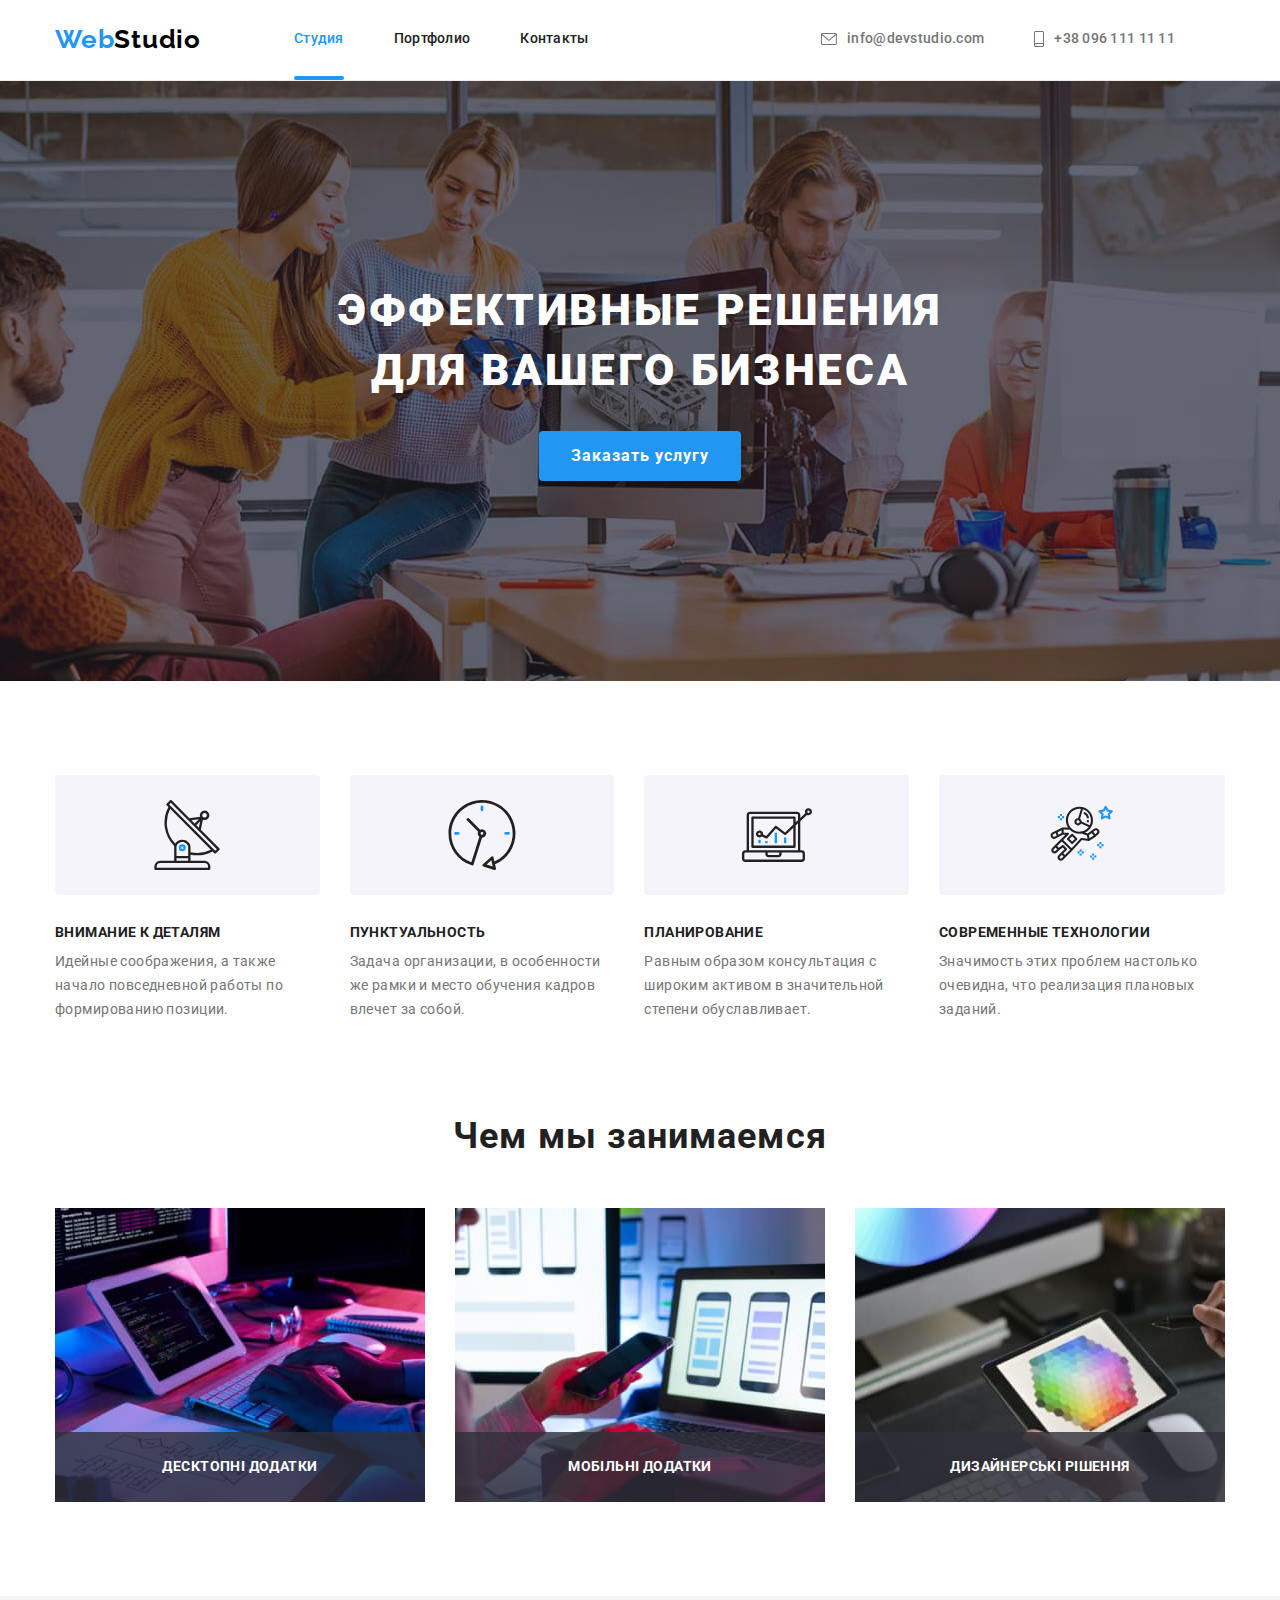
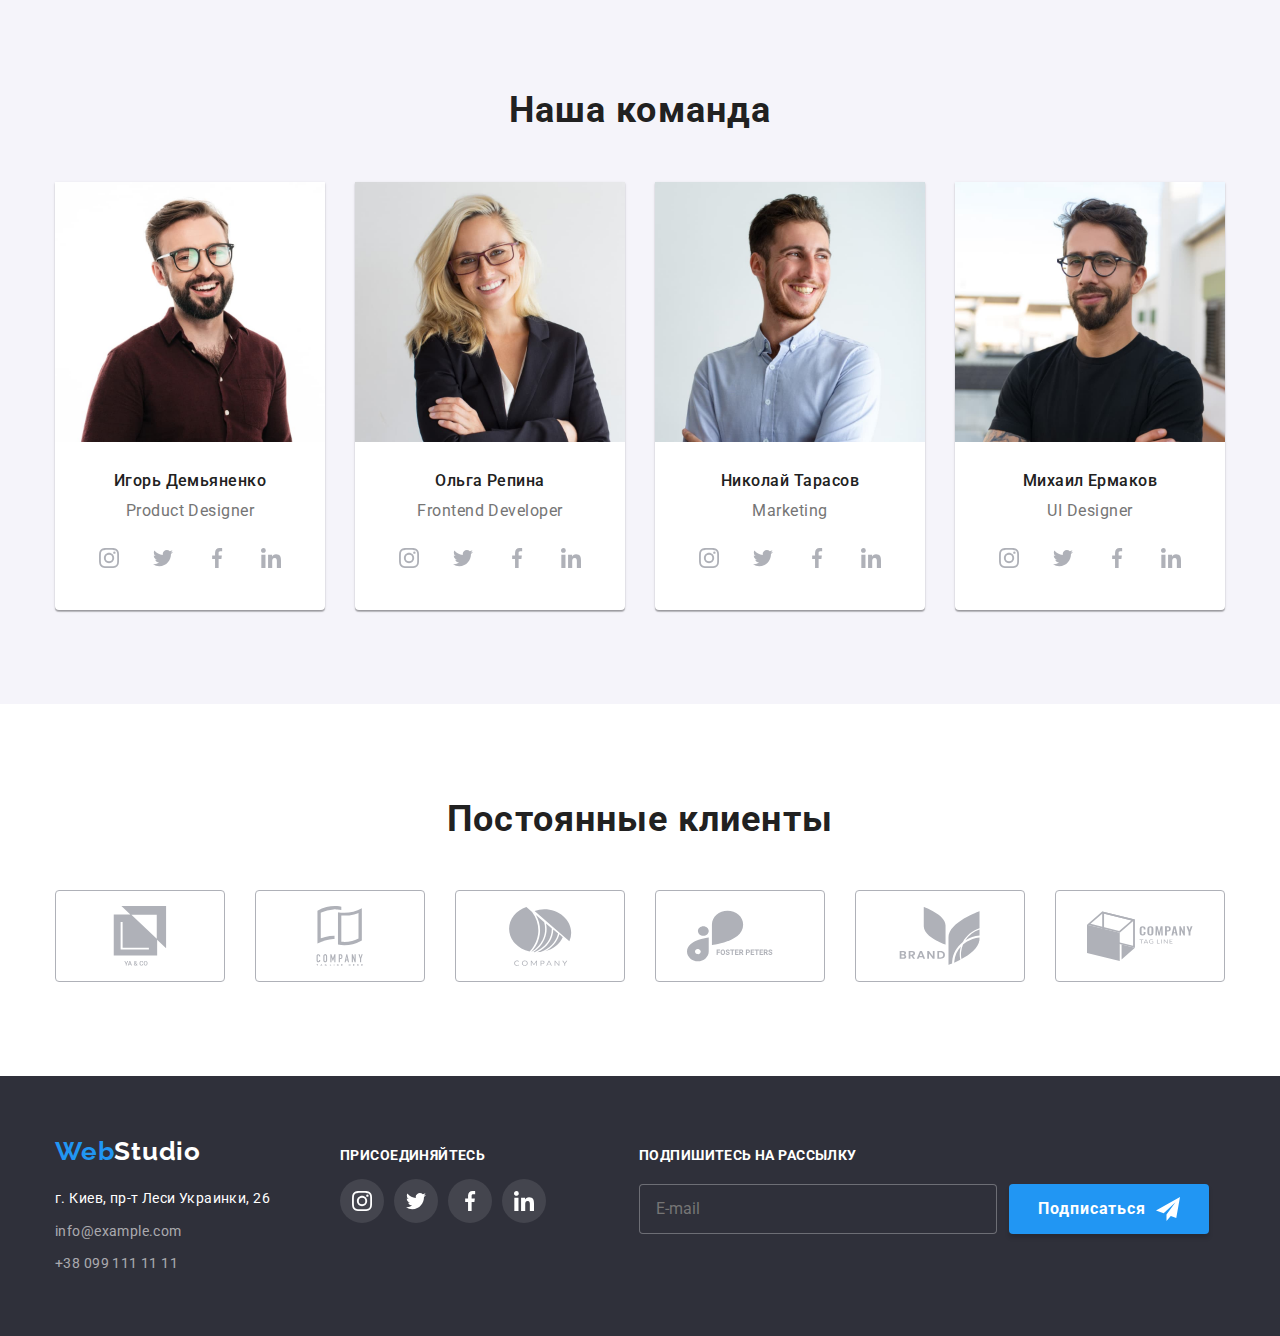
==== index.html @ ef9d7a8d "first commit" ====
<!DOCTYPE html>
<html lang="ru">
  <head>
    <meta charset="UTF-8" />
    <meta http-equiv="X-UA-Compatible" content="IE=edge" />
    <meta name="viewport" content="width=device-width, initial-scale=1.0" />
    <title>webstudio</title>
    <link
      rel="stylesheet"
      href="https://cdn.jsdelivr.net/npm/modern-normalize@1.1.0/modern-normalize.min.css"
    />
    <link rel="preconnect" href="https://fonts.googleapis.com" />
    <link rel="preconnect" href="https://fonts.gstatic.com" crossorigin />
    <link
      href="https://fonts.googleapis.com/css2?family=Raleway:wght@700&family=Roboto:wght@400;500;700;900&display=swap"
      rel="stylesheet"
    />
    <link rel="stylesheet" href="./css/main.min.css" />
  </head>
  <body>
    <!--Header-->
    <header class="page-header">
      <div class="container page-header-container">
        <nav class="page-nav">
          <a class="logo link" href="./index.html"
            >Web<span class="logo__second-part">Studio</span>
          </a>
          <ul class="nav-list list">
            <li class="nav-list__item">
              <a
                class="nav-list__link link nav-list__link_current"
                href="./index.html"
                >Студия</a
              >
            </li>
            <li class="nav-list__item">
              <a class="nav-list__link link" href="./portfolio.html"
                >Портфолио</a
              >
            </li>
            <li class="nav-list__item">
              <a class="nav-list__link link" href="">Контакты</a>
            </li>
          </ul>
        </nav>
        <ul class="list list-contacts-header">
          <li class="contacts-item">
            <a class="contact-mail link" href="mailto:info@devstudio.com">
              <svg class="icon-mail" width="16px" height="12px">
                <use href="./images/icons.svg#email"></use>
              </svg>
              info@devstudio.com</a
            >
          </li>
          <li class="contacts-item">
            <a class="contact-tel link" href="tel:+380961111111">
              <svg class="icon-tel" width="10px" height="16px">
                <use href="./images/icons.svg#phone"></use>
              </svg>
              +38 096 111 11 11</a
            >
          </li>
        </ul>
      </div>
    </header>
    <!--Main content-->
    <main>
      <!--Hero Section-->
      <section class="hero">
        <div class="container">
          <h1 class="hero-title">
            Эффективные решения <br />
            для вашего бизнеса
          </h1>
          <button class="hero-button" type="button" data-modal-open="">
            Заказать услугу
          </button>
        </div>
      </section>

      <!--ADVENTAGES-->
      <section class="section">
        <h2 class="visually-hidden">Our Features</h2>
        <div class="container">
          <ul class="list list-skills">
            <li class="skills-list">
              <div class="skills-icon">
                <svg width="70px" height="70px">
                  <use href="./images/icons.svg#antenna"></use>
                </svg>
              </div>
              <h3 class="skills-title">Внимание к деталям</h3>
              <p class="skills-text">
                Идейные соображения, а также начало повседневной работы по
                формированию позиции.
              </p>
            </li>
            <li class="skills-list">
              <div class="skills-icon">
                <svg width="70px" height="70px">
                  <use href="./images/icons.svg#clock"></use>
                </svg>
              </div>
              <h3 class="skills-title">Пунктуальность</h3>
              <p class="skills-text">
                Задача организации, в особенности же рамки и место обучения
                кадров влечет за собой.
              </p>
            </li>
            <li class="skills-list">
              <div class="skills-icon">
                <svg width="70px" height="70px">
                  <use href="./images/icons.svg#diagram"></use>
                </svg>
              </div>
              <h3 class="skills-title">Планирование</h3>
              <p class="skills-text">
                Равным образом консультация с широким активом в значительной
                степени обуславливает.
              </p>
            </li>
            <li class="skills-list">
              <div class="skills-icon">
                <svg width="70px" height="70px">
                  <use href="./images/icons.svg#astronaut"></use>
                </svg>
              </div>
              <h3 class="skills-title">Современные технологии</h3>
              <p class="skills-text">
                Значимость этих проблем настолько очевидна, что реализация
                плановых заданий.
              </p>
            </li>
          </ul>
        </div>
      </section>
      <!-- SKILLS SECTION-->
      <section class="section skills-section">
        <div class="container">
          <h2 class="work-title">Чем мы занимаемся</h2>
          <ul class="list work-list">
            <li class="skills-list-overlay">
              <img
                src="./images/img1.jpg"
                alt="человек пишет разметку HTML"
                width="370"
              />
              <p class="skills-img-overlay">Десктопні додатки</p>
            </li>
            <li class="skills-list-overlay">
              <img
                src="./images/img2.jpg"
                alt="чертеж телефона на ноутбуке"
                width="370"
              />
              <p class="skills-img-overlay">Мобільні додатки</p>
            </li>
            <li class="skills-list-overlay">
              <img
                src="./images/img3.jpg"
                alt="палитра цветов на планшете"
                width="370"
              />
              <p class="skills-img-overlay">Дизайнерські рішення</p>
            </li>
          </ul>
        </div>
      </section>

      <!-- Our Team-->
      <section class="our-team section">
        <div class="container">
          <h2 class="team-title">Наша команда</h2>
          <ul class="list team-list">
            <li class="team-card">
              <img
                src="./images/photo1.jpg"
                alt="фото игорь демьяненко"
                width="270"
              />
              <div class="name-jobtitle-container">
                <h3 class="name">Игорь Демьяненко</h3>
                <p class="job-title">Product Designer</p>
                <ul class="social-list list">
                  <li class="social-list-item">
                    <a href="" class="social-list-link">
                      <svg class="social-list-icon" width="20px" height="20px">
                        <use href="./images/icons.svg#instagram"></use>
                      </svg>
                    </a>
                  </li>
                  <li class="social-list-item">
                    <a href="" class="social-list-link">
                      <svg class="social-list-icon" width="20px" height="20px">
                        <use href="./images/icons.svg#twitter"></use>
                      </svg>
                    </a>
                  </li>
                  <li class="social-list-item">
                    <a href="" class="social-list-link">
                      <svg class="social-list-icon" width="20px" height="20px">
                        <use href="./images/icons.svg#facebook"></use>
                      </svg>
                    </a>
                  </li>
                  <li class="social-list-item">
                    <a href="" class="social-list-link">
                      <svg class="social-list-icon" width="20px" height="20px">
                        <use href="./images/icons.svg#linkedin"></use>
                      </svg>
                    </a>
                  </li>
                </ul>
              </div>
            </li>
            <li class="team-card">
              <img
                src="./images/photo2.jpg"
                alt="фото ольга репина"
                width="270"
              />
              <div class="name-jobtitle-container">
                <h3 class="name">Ольга Репина</h3>
                <p class="job-title">Frontend Developer</p>
                <ul class="social-list list">
                  <li class="social-list-item">
                    <a href="" class="social-list-link">
                      <svg class="social-list-icon" width="20px" height="20px">
                        <use href="./images/icons.svg#instagram"></use>
                      </svg>
                    </a>
                  </li>
                  <li class="social-list-item">
                    <a href="" class="social-list-link">
                      <svg class="social-list-icon" width="20px" height="20px">
                        <use href="./images/icons.svg#twitter"></use>
                      </svg>
                    </a>
                  </li>
                  <li class="social-list-item">
                    <a href="" class="social-list-link">
                      <svg class="social-list-icon" width="20px" height="20px">
                        <use href="./images/icons.svg#facebook"></use>
                      </svg>
                    </a>
                  </li>
                  <li class="social-list-item">
                    <a href="" class="social-list-link">
                      <svg class="social-list-icon" width="20px" height="20px">
                        <use href="./images/icons.svg#linkedin"></use>
                      </svg>
                    </a>
                  </li>
                </ul>
              </div>
            </li>
            <li class="team-card">
              <img
                src="./images/photo3.jpg"
                alt="фото николай тарасов"
                width="270"
              />
              <div class="name-jobtitle-container">
                <h3 class="name">Николай Тарасов</h3>
                <p class="job-title">Marketing</p>
                <ul class="social-list list">
                  <li class="social-list-item">
                    <a href="" class="social-list-link">
                      <svg class="social-list-icon" width="20px" height="20px">
                        <use href="./images/icons.svg#instagram"></use>
                      </svg>
                    </a>
                  </li>
                  <li class="social-list-item">
                    <a href="" class="social-list-link">
                      <svg class="social-list-icon" width="20px" height="20px">
                        <use href="./images/icons.svg#twitter"></use>
                      </svg>
                    </a>
                  </li>
                  <li class="social-list-item">
                    <a href="" class="social-list-link">
                      <svg class="social-list-icon" width="20px" height="20px">
                        <use href="./images/icons.svg#facebook"></use>
                      </svg>
                    </a>
                  </li>
                  <li class="social-list-item">
                    <a href="" class="social-list-link">
                      <svg class="social-list-icon" width="20px" height="20px">
                        <use href="./images/icons.svg#linkedin"></use>
                      </svg>
                    </a>
                  </li>
                </ul>
              </div>
            </li>
            <li class="team-card">
              <img
                src="./images/photo4.jpg"
                alt="фото михаил ермаков"
                width="270"
              />
              <div class="name-jobtitle-container">
                <h3 class="name">Михаил Ермаков</h3>
                <p class="job-title">UI Designer</p>
                <ul class="social-list list">
                  <li class="social-list-item">
                    <a href="" class="social-list-link">
                      <svg class="social-list-icon" width="20px" height="20px">
                        <use href="./images/icons.svg#instagram"></use>
                      </svg>
                    </a>
                  </li>
                  <li class="social-list-item">
                    <a href="" class="social-list-link">
                      <svg class="social-list-icon" width="20px" height="20px">
                        <use href="./images/icons.svg#twitter"></use>
                      </svg>
                    </a>
                  </li>
                  <li class="social-list-item">
                    <a href="" class="social-list-link">
                      <svg class="social-list-icon" width="20px" height="20px">
                        <use href="./images/icons.svg#facebook"></use>
                      </svg>
                    </a>
                  </li>
                  <li class="social-list-item">
                    <a href="" class="social-list-link">
                      <svg class="social-list-icon" width="20px" height="20px">
                        <use href="./images/icons.svg#linkedin"></use>
                      </svg>
                    </a>
                  </li>
                </ul>
              </div>
            </li>
          </ul>
        </div>
      </section>
      <!-- OUR CLIENT SECTION -->
      <section class="our-client section">
        <div class="container">
          <h2 class="client-title">Постоянные клиенты</h2>
          <ul class="list client-list">
            <li class="list">
              <a href="" class="client-link">
                <svg class="client-icon" width="106px" height="60px">
                  <use href="./images/icons.svg#yaandco"></use>
                </svg>
              </a>
            </li>
            <li class="list">
              <a href="" class="client-link">
                <svg class="client-icon" width="106px" height="60px">
                  <use href="./images/icons.svg#taglinecompany"></use>
                </svg>
              </a>
            </li>
            <li class="list">
              <a href="" class="client-link">
                <svg class="client-icon" width="106px" height="60px">
                  <use href="./images/icons.svg#company"></use>
                </svg>
              </a>
            </li>
            <li class="list">
              <a href="" class="client-link">
                <svg class="client-icon" width="106px" height="60px">
                  <use href="./images/icons.svg#fosterpeters"></use>
                </svg>
              </a>
            </li>
            <li class="list">
              <a href="" class="client-link">
                <svg class="client-icon" width="106px" height="60px">
                  <use href="./images/icons.svg#brand"></use>
                </svg>
              </a>
            </li>
            <li class="list">
              <a href="" class="client-link">
                <svg class="client-icon" width="106px" height="60px">
                  <use href="./images/icons.svg#companytagline"></use>
                </svg>
              </a>
            </li>
          </ul>
        </div>
      </section>
    </main>
    <!--Footer-->
    <footer class="footer">
      <div class="container footer-container">
        <div class="footer-adress">
          <a class="footer-logo link logo" href="./index.html"
            >Web<span class="footer-logo__second-part">Studio</span>
          </a>
          <address class="adress">
            <ul class="adress-list list">
              <li class="adress-list__info">
                <a
                  class="adress-list__map link"
                  href="https://goo.gl/maps/aopTPPwmk2LdjYj96"
                  target="_blank"
                  rel="noreferrer noopener"
                  >г. Киев, пр-т Леси Украинки, 26</a
                >
              </li>
              <li class="adress-list__info">
                <a class="adress-list__mail link" href="mailto:info@example.com"
                  >info@example.com</a
                >
              </li>
              <li class="adress-list__info">
                <a class="adress-list__tel link" href="tel:+380991111111"
                  >+38 099 111 11 11</a
                >
              </li>
            </ul>
          </address>
        </div>
        <div class="social-link-container">
          <p class="social-link-head">Присоединяйтесь</p>
          <ul class="social-list list">
            <li class="social-list__item">
              <a href="" class="social-list-link social-list__link-footer">
                <svg
                  class="social-list-icon social-list-icon-footer"
                  width="20px"
                  height="20px"
                >
                  <use href="./images/icons.svg#instagram"></use>
                </svg>
              </a>
            </li>
            <li class="social-list__item">
              <a href="" class="social-list-link social-list__link-footer">
                <svg
                  class="social-list-icon social-list-icon-footer"
                  width="20px"
                  height="20px"
                >
                  <use href="./images/icons.svg#twitter"></use>
                </svg>
              </a>
            </li>
            <li class="social-list__item">
              <a href="" class="social-list-link social-list__link-footer">
                <svg
                  class="social-list-icon social-list-icon-footer"
                  width="20px"
                  height="20px"
                >
                  <use href="./images/icons.svg#facebook"></use>
                </svg>
              </a>
            </li>
            <li class="social-list__item">
              <a href="" class="social-list-link social-list__link-footer">
                <svg
                  class="social-list-icon social-list-icon-footer"
                  width="20px"
                  height="20px"
                >
                  <use href="./images/icons.svg#linkedin"></use>
                </svg>
              </a>
            </li>
          </ul>
        </div>
        <div class="footer-form">
          <p class="footer-form-desc">Подпишитесь на рассылку</p>
          <form class="footer-form-input">
            <input
              type="email"
              name="user_email"
              class="footer-input"
              placeholder="E-mail"
              required
            />
            <button type="submit" class="footer-btn">
              Подписаться
              <svg class="footer-btn-icon">
                <use href="./images/icons.svg#icon-footer"></use>
              </svg>
            </button>
          </form>
        </div>
      </div>
    </footer>
    <!--MODAL WINDOW-->
    <div class="backdrop is-hidden" data-modal>
      <div class="modal">
        <button type="button" class="modal-close-btn" data-modal-close>
          <svg class="modal-close-icon">
            <use href="./images/icons.svg#modal-close-icon"></use>
          </svg>
        </button>
        <form class="modal-form">
          <p class="modal-desc">Оставьте свои данные, мы вам перезвоним</p>
          <label class="modal-form-field">
            <span class="modal-form-input-desc">Имя</span>
            <span class="modal-form-input-wrapper">
              <input
                type="text"
                name="user_name"
                class="modal-form-input"
                required
                pattern="[а-яА-Яa-zA-Z]+"
                minlength="2"
              />
              <svg class="modal-form-input-icon" width="18px" height="18px">
                <use href="./images/icons.svg#icon-person-input"></use>
              </svg>
            </span>
          </label>
          <label class="modal-form-field">
            <span class="modal-form-input-desc">Телефон</span>
            <span class="modal-form-input-wrapper">
              <input
                type="tel"
                name="user_phone"
                class="modal-form-input"
                required
                pattern="[0-9]{3}-[0-9]{3}-[0-9]{2}-[0-9]{2}"
                title="xxx-xxx-xx-xx"
              />
              <svg class="modal-form-input-icon" width="18px" height="18px">
                <use href="./images/icons.svg#icon-phone-input"></use>
              </svg>
            </span>
          </label>
          <label class="modal-form-field">
            <span class="modal-form-input-desc">Почта</span>
            <span class="modal-form-input-wrapper">
              <input
                type="email"
                name="user_email"
                class="modal-form-input"
                required
              />
              <svg class="modal-form-input-icon" width="18px" height="18px">
                <use href="./images/icons.svg#icon-email-input"></use>
              </svg>
            </span>
          </label>
          <label class="modal-form-field modal-form-field-comment">
            <span class="modal-form-input-desc">Комментарии</span>
            <textarea
              name="user-massage"
              class="modal-form-massage"
              placeholder="Введите текст"
            >
            </textarea>
          </label>

          <label for="user_policy" class="modal-form-check-desc">
            <input
              id="user_policy"
              type="checkbox"
              name="user-policy"
              class="modal-form-check visually-hidden"
            />
            <span class="fake-check-icon"></span>Соглашаюсь с рассылкой и
            принимаю&nbsp;<a class="check-link" href=""
              >Условия договора</a
            ></label
          >
          <button type="submit" class="modal-form-btn">Отправить</button>
        </form>
      </div>
    </div>
    <script src="./js/modal.js"></script>
  </body>
</html>
---- css/main.min.css ----
:root{--primary-font: "Roboto", sans-serif;--secondary-font: "Raleway", sans-serif;--accent-color: #2196F3;--primary-text-color: #212121;--secondary-text-colour: #757575;--primary-text-color-theme-dark: #FFFFFF;--transition-duration: 250ms;--transition-timing-function: cubic-bezier(0.4, 0, 0.2, 1)}.visually-hidden{position:absolute;width:1px;height:1px;margin:-1px;border:0;padding:0;white-space:nowrap;clip-path:inset(100%);clip:rect(0 0 0 0);overflow:hidden}h1,h2,h3,h4,p{margin-top:0;margin-bottom:0}ol,ul{margin:0;padding:0}img{display:block;max-width:100%;height:auto}button{cursor:pointer}.list{list-style:none;padding:0px}.link{text-decoration:none;font-style:normal}body{font-family:var(--primary-font)}.section{padding-top:94px;padding-bottom:94px}.container{width:1200px;margin-left:auto;margin-right:auto;padding-left:15px;padding-right:15px}.backdrop{position:fixed;z-index:100;top:0;left:0;width:100%;height:100%;background-color:rgba(0,0,0,.2);transition:opacity var(--transition-duration) var(--transition-timing-function),visibility var(--transition-duration) var(--transition-timing-function)}.backdrop.is-hidden{opacity:0;visibility:hidden;pointer-events:none}.modal{width:528px;height:581px;background-color:var(--primary-text-color-theme-dark);position:absolute;top:50%;left:50%;transform:translate(-50%, -50%);padding:40px}.modal-close-icon{width:18px;height:18px}.modal-close-btn{width:30px;height:30px;border-radius:50%;background:var(--primary-text-color-theme-dark);border:1px solid rgba(0,0,0,.1);padding:0;display:flex;justify-content:center;align-items:center;position:absolute;top:10px;right:10px;transition:fill var(--transition-duration) var(--transition-timing-function)}.modal-close-btn:hover,.modal-close-btn:focus{fill:var(--accent-color)}.modal-desc{font-family:"Roboto";font-style:normal;font-weight:700;font-size:20px;line-height:23px;text-align:center;letter-spacing:.03em;color:#212121;margin-bottom:12px}.modal-form{flex-direction:column;display:flex}.modal-form-input{width:100%;border:1px solid rgba(33,33,33,.2);border-radius:4px;height:40px;padding-left:42px;transition:border-color var(--transition-duration) var(--transition-timing-function)}.modal-form-input:focus{outline:none;border-color:var(--accent-color)}.modal-form-input-desc{font-family:"Roboto";font-style:normal;font-weight:400;font-size:12px;line-height:1.16;letter-spacing:.01em;color:#757575;display:block;margin-bottom:4px}.modal-form-field{margin-bottom:10px;transition:border-color var(--transition-duration) var(--transition-timing-function)}.modal-form-input-wrapper{position:relative;display:block}.modal-form-input-icon{position:absolute;top:50%;left:12px;transform:translate(0, -50%);transition:fill var(--transition-duration) var(--transition-timing-function)}.modal-form-input:focus+.modal-form-input-icon{fill:var(--accent-color)}.modal-form-massage{resize:none;width:100%;height:120px;border:1px solid rgba(33,33,33,.2);border-radius:4px;padding:12px 16px;transition:border-color var(--transition-duration) var(--transition-timing-function);outline:none;display:block}.modal-form-massage:focus{border-color:var(--accent-color)}.modal-form-massage::placeholder{font-family:"Roboto";font-style:normal;font-weight:400;font-size:12px;line-height:1.16;letter-spacing:.01em;color:rgba(117,117,117,.5)}.fake-check-icon{display:block;width:16px;height:15px;border:1px solid #000;border-radius:2px;margin-right:7px}.modal-form-check:checked+.fake-check-icon{background-color:var(--accent-color);background-image:url(../images/vector.svg);background-repeat:no-repeat;background-position:50% 50%;border-color:var(--accent-color)}.modal-form-check:focus+.fake-check-icon{outline:2px solid var(--accent-color)}.modal-form-check-desc{display:flex;align-items:center;justify-content:center;font-family:"Roboto";font-style:normal;font-weight:400;font-size:14px;line-height:1.71;letter-spacing:.03em;color:var(--secondary-text-colour);margin-bottom:30px}.modal-form-btn{background:var(--accent-color);border-radius:4px;font-family:"Roboto";font-style:normal;font-weight:700;font-size:16px;line-height:1.87;letter-spacing:.06em;color:var(--primary-text-color-theme-dark);align-self:center;padding:10px 52px;border:none;transition:background-color var(--transition-duration) var(--transition-timing-function),box-shadow var(--transition-duration) var(--transition-timing-function)}.modal-form-btn:hover,.modal-form-btn:focus{background:#188ce8;box-shadow:0px 4px 4px rgba(0,0,0,.15)}.check-link{transition:color var(--transition-duration) var(--transition-timing-function)}.check-link:hover,.check-link:focus{color:var(--accent-color)}.modal-form-field-comment{margin-bottom:20px}.page-header-container{display:flex;align-items:center}.page-nav{display:flex}.nav-list{display:flex;align-items:center;padding:0}.list-contacts{display:flex;align-items:center;padding:0}.logo{margin-right:93px}.nav-list__item:not(:last-child){margin-right:50px}.list-contacts-header{display:flex;justify-content:center;margin-left:auto}.contacts-item{margin-right:50px}.page-header{padding-top:24px;padding-bottom:25px;border-bottom:1px solid #ececec}.icon-mail,.icon-tel{margin-right:10px;fill:currentColor}.nav-list__link{position:relative;display:block;font-weight:500;font-size:14px;line-height:1.14;letter-spacing:.02em;color:var(--primary-text-color);transition:color var(--transition-duration) var(--transition-timing-function)}.nav-list__link:hover,.nav-list__link:focus{color:var(--accent-color)}.logo{font-family:var(--secondary-font);font-weight:700;font-size:26px;line-height:1.19;letter-spacing:.03em;color:var(--accent-color)}.logo__second-part{color:#000}.contact-mail{font-weight:500;font-size:14px;line-height:1.14;letter-spacing:.02em;color:var(--secondary-text-colour);display:flex;justify-content:center;align-items:center;transition:color var(--transition-duration) var(--transition-timing-function)}.contact-mail:hover,.contact-mail:focus{color:var(--accent-color)}.contact-tel{font-weight:500;font-size:14px;line-height:1.14;letter-spacing:.02em;color:var(--secondary-text-colour);display:flex;justify-content:center;align-items:center;transition:color var(--transition-duration) var(--transition-timing-function)}.contact-tel:hover,.contact-tel:focus{color:var(--accent-color)}.nav-list__link_current{color:var(--accent-color)}.nav-list__link_current:after{content:"";position:absolute;left:0;bottom:-33px;width:100%;height:4px;background-color:var(--accent-color);border-radius:2px;transition:background-color var(--transition-duration) var(--transition-timing-function)}.hero-title{font-weight:900;font-size:44px;line-height:1.36;letter-spacing:.06em;text-transform:uppercase;color:var(--primary-text-color-theme-dark);text-align:center;margin-bottom:30px}.hero{background-color:#2f303a;padding-top:200px;padding-bottom:200px;text-align:center;background-image:linear-gradient(rgba(47, 48, 58, 0.4), rgba(47, 48, 58, 0.4)),url("../images/hero/bg.jpg");background-size:cover;background-position:50% 50%;background-repeat:no-repeat;max-width:1600px;margin-left:auto;margin-right:auto}.hero-button{font-weight:700;font-size:16px;line-height:1.87;letter-spacing:.06em;color:var(--primary-text-color-theme-dark);background-color:var(--accent-color);cursor:pointer;border:none;border-radius:4px;padding-top:10px;padding-right:32px;padding-bottom:10px;padding-left:32px;background:#2196f3;box-shadow:0px 4px 4px rgba(0,0,0,.15);transition:background-color var(--transition-duration) var(--transition-timing-function),box-shadow var(--transition-duration) var(--transition-timing-function)}.hero-button:hover,.hero-button:focus{background:#188ce8;box-shadow:0px 4px 4px rgba(0,0,0,.15)}.button:hover,.button:focus{color:var(--primary-text-color-theme-dark);background:var(--accent-color)}.skills-title{font-weight:700;font-size:14px;line-height:1.14;letter-spacing:.03em;text-transform:uppercase;color:var(--primary-text-color)}.skills-text{font-size:14px;line-height:1.71;letter-spacing:.03em;color:var(--secondary-text-colour)}.list-skills{display:flex;padding-left:0}.skills-title{margin-bottom:10px}.skills-list:not(:last-child){margin-right:30px;flex-basis:calc((100% - 90px)/2)}.skills-icon{background:#f5f4fa;border-radius:4px;height:120px;display:flex;justify-content:center;align-items:center;margin-bottom:30px}.work-title{font-weight:700;font-size:36px;line-height:1.16;letter-spacing:.03em;color:var(--primary-text-color);margin-bottom:50px;text-align:center}.work-list{display:flex;flex-wrap:wrap;gap:30px}.skills-img-overlay{background:rgba(47,48,58,.8);font-weight:700;font-size:14px;line-height:1.14;letter-spacing:.03em;text-transform:uppercase;color:#fff;position:absolute;bottom:0%;left:0;width:100%;height:70px;display:flex;justify-content:center;align-items:center}.skills-list-overlay{position:relative}.skills-section{padding-top:0px}.our-team{background-color:#f5f4fa}.team-list{display:flex;flex-wrap:wrap;gap:30px}.team-card{box-shadow:0px 1px 3px rgba(0,0,0,.12),0px 1px 1px rgba(0,0,0,.14),0px 2px 1px rgba(0,0,0,.2);border-radius:0px 0px 4px 4px;background-color:#fff}.team-title{font-weight:700;font-size:36px;line-height:1.16;letter-spacing:.03em;color:var(--primary-text-color);text-align:center;margin-bottom:50px}.name-jobtitle-container{text-align:center;padding-top:30px;padding-bottom:30px}.name{font-weight:500;font-size:16px;line-height:1.18;letter-spacing:.03em;color:var(--primary-text-color)}.job-title{font-size:16px;line-height:19px;letter-spacing:.03em;color:var(--secondary-text-colour);margin-top:10px}.social-list-link{width:44px;height:44px;border-radius:50%;background-color:#fff;display:flex;justify-content:center;align-items:center;transition:fill var(--transition-duration) var(--transition-timing-function),background-color var(--transition-duration) var(--transition-timing-function)}.social-list-link:hover,.social-list-link:focus{background-color:var(--accent-color)}.social-list{display:flex;justify-content:center;gap:10px;margin-top:16px}.social-list-icon{fill:#afb1b8;transition:fill var(--transition-duration) var(--transition-timing-function)}.social-list-link:hover .social-list-icon,.social-list-link:focus .social-list-icon{fill:var(--primary-text-color-theme-dark)}.client-title{font-family:"Roboto";font-style:normal;font-weight:700;font-size:36px;line-height:42px;text-align:center;letter-spacing:.03em;color:#212121;margin-bottom:50px}.client-list{display:flex;justify-content:center;align-items:center;gap:30px}.client-link{display:flex;width:170px;height:92px;justify-content:center;align-items:center;border:1px solid;border-radius:4px;border-color:#afb1b8;transition:color var(--transition-duration) var(--transition-timing-function),border var(--transition-duration) var(--transition-timing-function)}.client-link:hover,.client-link:focus{border:1px solid var(--accent-color)}.client-icon{fill:#afb1b8;transition:fill var(--transition-duration) var(--transition-timing-function)}.client-link:hover .client-icon,.client-link:focus .client-icon{fill:var(--accent-color)}.footer-logo__second-part{color:var(--primary-text-color-theme-dark)}.footer-logo{margin-bottom:20px;display:block;margin-right:0px}.footer{background-color:#2f303a;padding-top:60px;padding-bottom:60px}.adress-list__info:not(:last-child){margin-bottom:9px}.adress-list__map{font-size:14px;line-height:1.71;letter-spacing:.03em;color:var(--primary-text-color-theme-dark)}.adress-list__mail,.adress-list__tel{font-size:14px;line-height:1.71;letter-spacing:.03em;color:rgba(255,255,255,.6)}.adress-list__mail{transition:color var(--transition-duration) var(--transition-timing-function)}.adress-list__mail:hover{color:var(--primary-text-color-theme-dark)}.adress-list__tel{transition:color var(--transition-duration) var(--transition-timing-function)}.adress-list__tel:hover{color:var(--primary-text-color-theme-dark)}.social-list__link-footer{background-color:rgba(255,255,255,.1)}.social-list-icon-footer{fill:#fff}.footer-container{display:flex;align-items:baseline}.social-link-head{font-family:"Roboto";font-style:normal;font-weight:700;font-size:14px;line-height:16px;letter-spacing:.03em;text-transform:uppercase;color:#fff}.social-link-container{margin-left:70px}.footer-form{margin-left:93px}.footer-form-input{display:flex;gap:12px}.footer-form-desc{font-family:"Roboto";font-style:normal;font-weight:700;font-size:14px;line-height:1.14;letter-spacing:.03em;text-transform:uppercase;color:var(--primary-text-color-theme-dark);margin-bottom:20px}.footer-input{background-color:#2f303a;width:358px;height:50px;border-radius:4px;border:1px solid rgba(255,255,255,.3);padding-left:16px;color:var(--primary-text-color-theme-dark)}.footer-input:focus{border-color:var(--accent-color);outline:none}.footer-btn{background-color:var(--accent-color);border-radius:4px;width:200px;height:50px;border:none;font-family:"Roboto";font-style:normal;font-weight:700;font-size:16px;line-height:1.87;letter-spacing:.06em;color:var(--primary-text-color-theme-dark);display:flex;justify-content:center;align-items:center;box-shadow:0px 4px 4px rgba(0,0,0,.15)}.footer-btn-icon{width:24px;height:24px;margin-left:10px}.filtr-list-item{display:flex;justify-content:center;margin-bottom:50px}.filtr-list-button:not(:last-child){margin-right:8px}.filtr-button{border-radius:4px;padding-top:6px;padding-right:22px;padding-bottom:6px;padding-left:22px;border:none;font-family:"Roboto";font-style:normal;font-weight:500;font-size:16px;line-height:1.6;text-align:center;letter-spacing:.03em;color:#212121;background:#f5f4fa;transition:box-shadow var(--transition-duration) var(--transition-timing-function),color var(--transition-duration) var(--transition-timing-function),background-color var(--transition-duration) var(--transition-timing-function)}.filtr-button:hover,.filtr-button:focus{box-shadow:0px 3px 1px rgba(0,0,0,.1),0px 1px 2px rgba(0,0,0,.08),0px 2px 2px rgba(0,0,0,.12)}.projects-list{display:flex;flex-wrap:wrap;gap:30px;justify-content:center}.projects-name{padding-top:20px;border-left:1px solid #eee;border-right:1px solid #eee;border-bottom:1px solid #eee;padding-bottom:20px;padding-right:24px;padding-left:24px}.project-item{font-weight:700;font-size:18px;line-height:2;letter-spacing:.06em;color:var(--primary-text-color);margin-bottom:4px}.project-text{font-size:16px;line-height:1.8;letter-spacing:.03em;color:var(--secondary-text-colour)}.project-link{display:block;transition:box-shadow var(--transition-duration) var(--transition-timing-function)}.project-link:hover,.project-link:focus{box-shadow:0px 1px 1px rgba(0,0,0,.12),0px 4px 4px rgba(0,0,0,.06),1px 4px 6px rgba(0,0,0,.16)}.project-link-overlay{position:relative;overflow:hidden}.overlay{background:rgba(33,150,243,.9);position:absolute;left:0;top:0;font-size:18px;line-height:1.55;letter-spacing:.03em;color:var(--primary-text-color-theme-dark);height:100%;width:100%;padding:63px 24px;transform:translate(0, 100%);transition:transform var(--transition-duration) var(--transition-timing-function)}.project-link:hover .overlay,.project-link:focus .overlay{transform:translate(0, 0)}/*# sourceMappingURL=main.min.css.map */
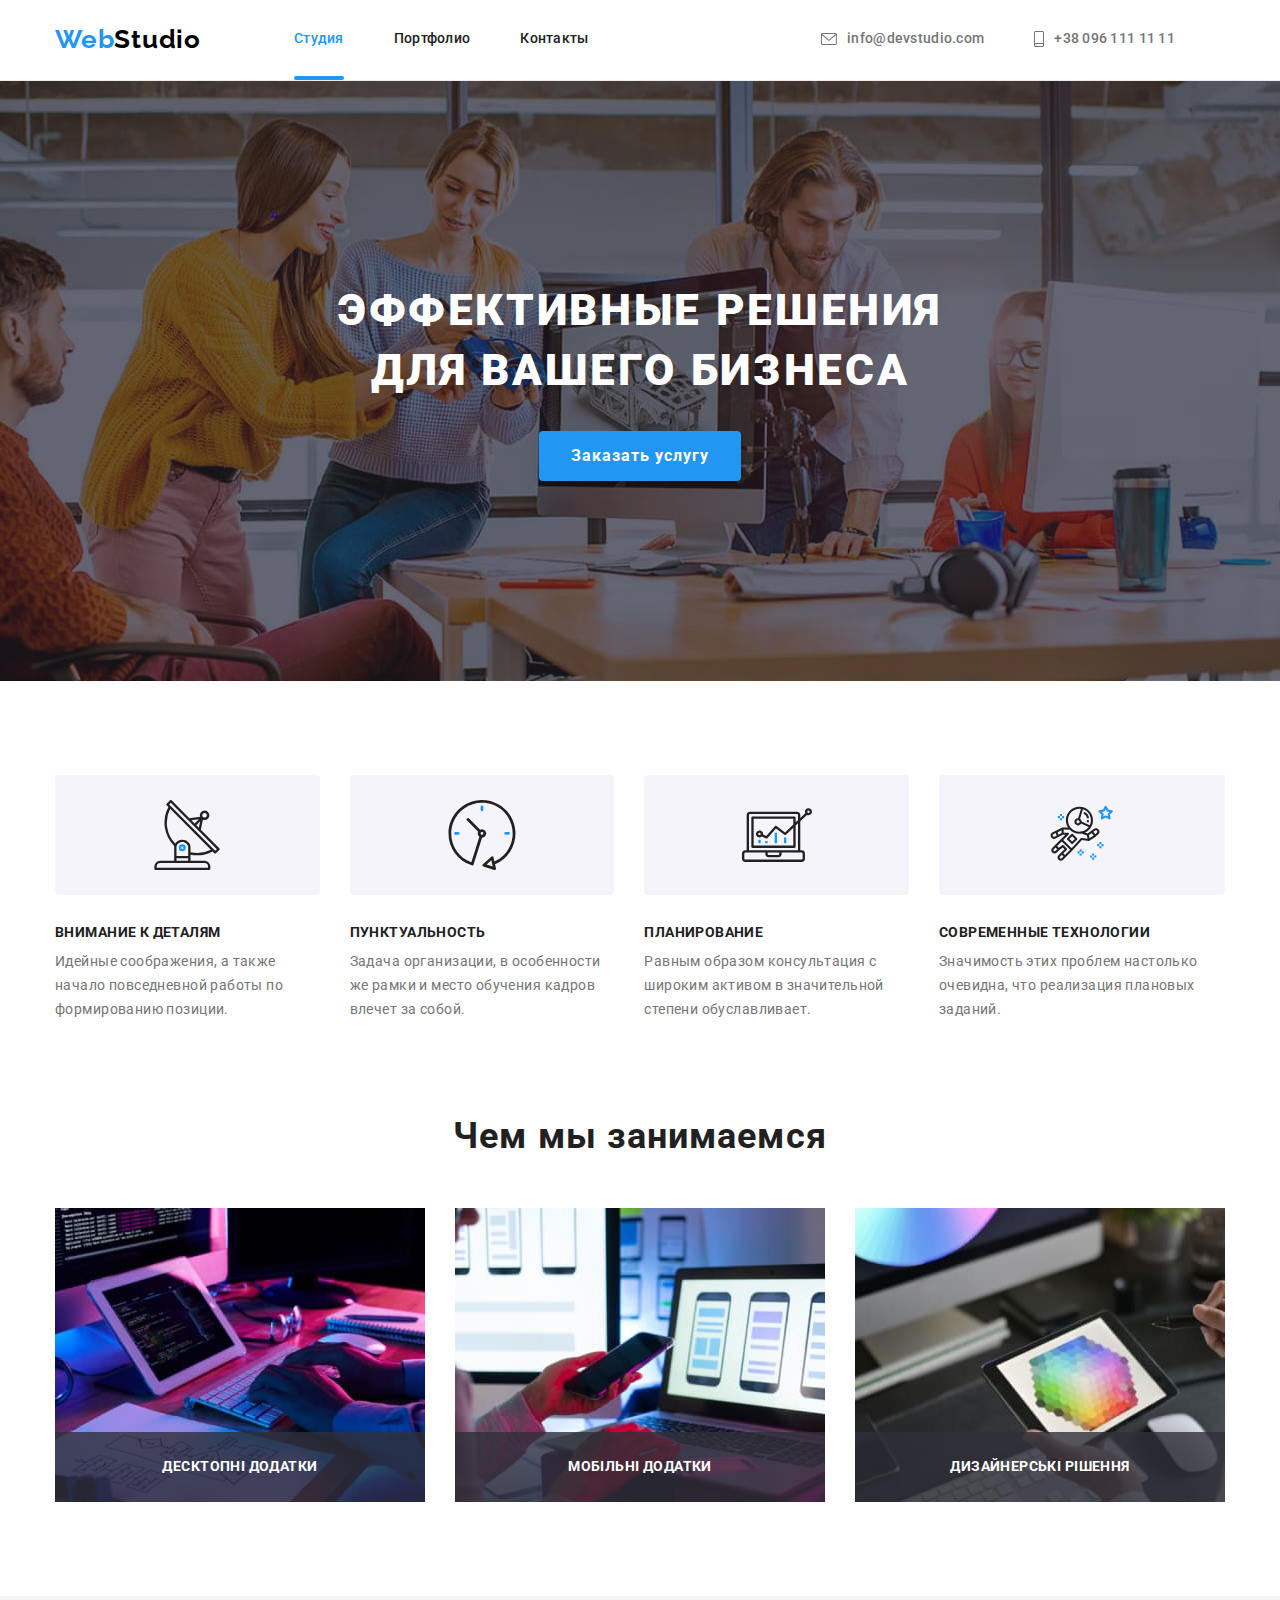
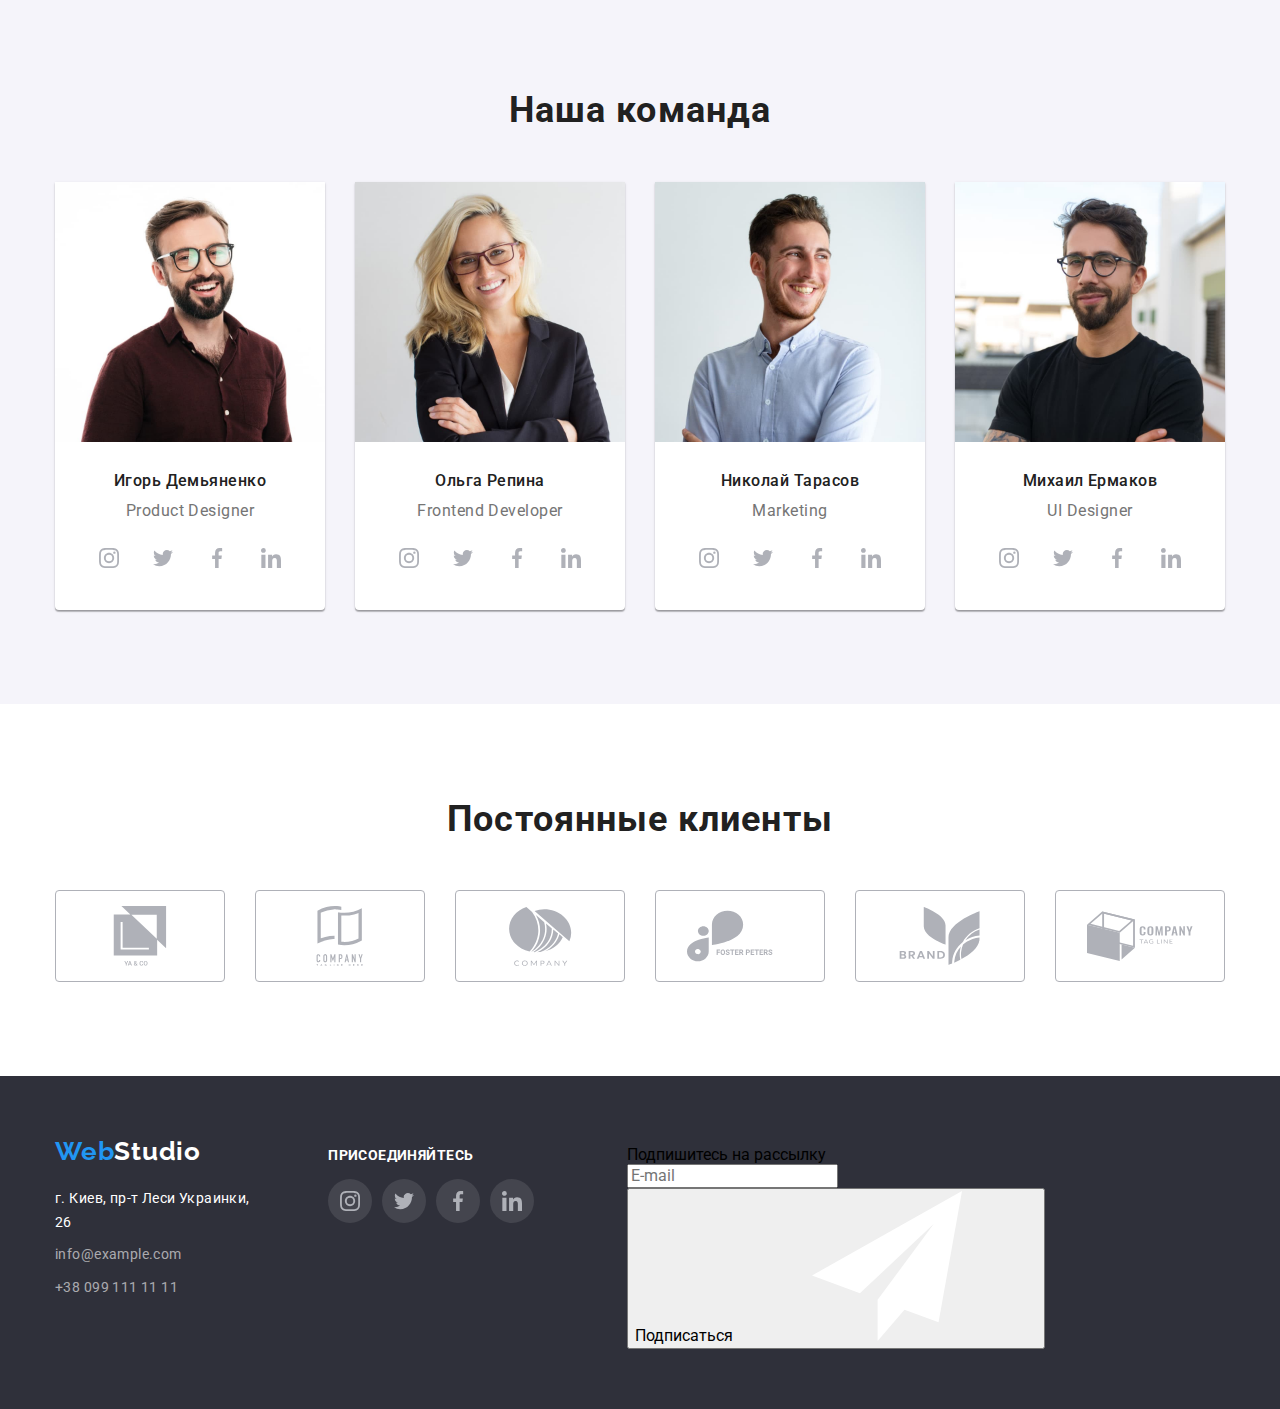
==== commit 3f62a83b: "uptade correction" ====
--- a/index.html
+++ b/index.html
@@ -20,7 +20,7 @@
   <body>
     <!--Header-->
     <header class="page-header">
-      <div class="container page-header-container">
+      <div class="container page-header__container">
         <nav class="page-nav">
           <a class="logo link" href="./index.html"
             >Web<span class="logo__second-part">Studio</span>
@@ -43,18 +43,29 @@
             </li>
           </ul>
         </nav>
-        <ul class="list list-contacts-header">
-          <li class="contacts-item">
-            <a class="contact-mail link" href="mailto:info@devstudio.com">
-              <svg class="icon-mail" width="16px" height="12px">
+        <ul class="contacts-list-header list">
+          <li class="contacts-list-header__item">
+            <a
+              class="contacts-list-header__mail link"
+              href="mailto:info@devstudio.com"
+            >
+              <svg
+                class="contacts-list-header__icon-mail"
+                width="16px"
+                height="12px"
+              >
                 <use href="./images/icons.svg#email"></use>
               </svg>
               info@devstudio.com</a
             >
           </li>
-          <li class="contacts-item">
-            <a class="contact-tel link" href="tel:+380961111111">
-              <svg class="icon-tel" width="10px" height="16px">
+          <li class="contacts-list-header__item">
+            <a class="contacts-list-header__tel link" href="tel:+380961111111">
+              <svg
+                class="contacts-list-header__icon-tel"
+                width="10px"
+                height="16px"
+              >
                 <use href="./images/icons.svg#phone"></use>
               </svg>
               +38 096 111 11 11</a
@@ -472,7 +483,7 @@
         </div>
         <div class="footer-form">
           <p class="footer-form-desc">Подпишитесь на рассылку</p>
-          <form class="footer-form-input">
+          <form class="">
             <input
               type="email"
               name="user_email"
--- a/css/main.min.css
+++ b/css/main.min.css
@@ -1 +1 @@
-:root{--primary-font: "Roboto", sans-serif;--secondary-font: "Raleway", sans-serif;--accent-color: #2196F3;--primary-text-color: #212121;--secondary-text-colour: #757575;--primary-text-color-theme-dark: #FFFFFF;--transition-duration: 250ms;--transition-timing-function: cubic-bezier(0.4, 0, 0.2, 1)}.visually-hidden{position:absolute;width:1px;height:1px;margin:-1px;border:0;padding:0;white-space:nowrap;clip-path:inset(100%);clip:rect(0 0 0 0);overflow:hidden}h1,h2,h3,h4,p{margin-top:0;margin-bottom:0}ol,ul{margin:0;padding:0}img{display:block;max-width:100%;height:auto}button{cursor:pointer}.list{list-style:none;padding:0px}.link{text-decoration:none;font-style:normal}body{font-family:var(--primary-font)}.section{padding-top:94px;padding-bottom:94px}.container{width:1200px;margin-left:auto;margin-right:auto;padding-left:15px;padding-right:15px}.backdrop{position:fixed;z-index:100;top:0;left:0;width:100%;height:100%;background-color:rgba(0,0,0,.2);transition:opacity var(--transition-duration) var(--transition-timing-function),visibility var(--transition-duration) var(--transition-timing-function)}.backdrop.is-hidden{opacity:0;visibility:hidden;pointer-events:none}.modal{width:528px;height:581px;background-color:var(--primary-text-color-theme-dark);position:absolute;top:50%;left:50%;transform:translate(-50%, -50%);padding:40px}.modal-close-icon{width:18px;height:18px}.modal-close-btn{width:30px;height:30px;border-radius:50%;background:var(--primary-text-color-theme-dark);border:1px solid rgba(0,0,0,.1);padding:0;display:flex;justify-content:center;align-items:center;position:absolute;top:10px;right:10px;transition:fill var(--transition-duration) var(--transition-timing-function)}.modal-close-btn:hover,.modal-close-btn:focus{fill:var(--accent-color)}.modal-desc{font-family:"Roboto";font-style:normal;font-weight:700;font-size:20px;line-height:23px;text-align:center;letter-spacing:.03em;color:#212121;margin-bottom:12px}.modal-form{flex-direction:column;display:flex}.modal-form-input{width:100%;border:1px solid rgba(33,33,33,.2);border-radius:4px;height:40px;padding-left:42px;transition:border-color var(--transition-duration) var(--transition-timing-function)}.modal-form-input:focus{outline:none;border-color:var(--accent-color)}.modal-form-input-desc{font-family:"Roboto";font-style:normal;font-weight:400;font-size:12px;line-height:1.16;letter-spacing:.01em;color:#757575;display:block;margin-bottom:4px}.modal-form-field{margin-bottom:10px;transition:border-color var(--transition-duration) var(--transition-timing-function)}.modal-form-input-wrapper{position:relative;display:block}.modal-form-input-icon{position:absolute;top:50%;left:12px;transform:translate(0, -50%);transition:fill var(--transition-duration) var(--transition-timing-function)}.modal-form-input:focus+.modal-form-input-icon{fill:var(--accent-color)}.modal-form-massage{resize:none;width:100%;height:120px;border:1px solid rgba(33,33,33,.2);border-radius:4px;padding:12px 16px;transition:border-color var(--transition-duration) var(--transition-timing-function);outline:none;display:block}.modal-form-massage:focus{border-color:var(--accent-color)}.modal-form-massage::placeholder{font-family:"Roboto";font-style:normal;font-weight:400;font-size:12px;line-height:1.16;letter-spacing:.01em;color:rgba(117,117,117,.5)}.fake-check-icon{display:block;width:16px;height:15px;border:1px solid #000;border-radius:2px;margin-right:7px}.modal-form-check:checked+.fake-check-icon{background-color:var(--accent-color);background-image:url(../images/vector.svg);background-repeat:no-repeat;background-position:50% 50%;border-color:var(--accent-color)}.modal-form-check:focus+.fake-check-icon{outline:2px solid var(--accent-color)}.modal-form-check-desc{display:flex;align-items:center;justify-content:center;font-family:"Roboto";font-style:normal;font-weight:400;font-size:14px;line-height:1.71;letter-spacing:.03em;color:var(--secondary-text-colour);margin-bottom:30px}.modal-form-btn{background:var(--accent-color);border-radius:4px;font-family:"Roboto";font-style:normal;font-weight:700;font-size:16px;line-height:1.87;letter-spacing:.06em;color:var(--primary-text-color-theme-dark);align-self:center;padding:10px 52px;border:none;transition:background-color var(--transition-duration) var(--transition-timing-function),box-shadow var(--transition-duration) var(--transition-timing-function)}.modal-form-btn:hover,.modal-form-btn:focus{background:#188ce8;box-shadow:0px 4px 4px rgba(0,0,0,.15)}.check-link{transition:color var(--transition-duration) var(--transition-timing-function)}.check-link:hover,.check-link:focus{color:var(--accent-color)}.modal-form-field-comment{margin-bottom:20px}.page-header-container{display:flex;align-items:center}.page-nav{display:flex}.nav-list{display:flex;align-items:center;padding:0}.list-contacts{display:flex;align-items:center;padding:0}.logo{margin-right:93px}.nav-list__item:not(:last-child){margin-right:50px}.list-contacts-header{display:flex;justify-content:center;margin-left:auto}.contacts-item{margin-right:50px}.page-header{padding-top:24px;padding-bottom:25px;border-bottom:1px solid #ececec}.icon-mail,.icon-tel{margin-right:10px;fill:currentColor}.nav-list__link{position:relative;display:block;font-weight:500;font-size:14px;line-height:1.14;letter-spacing:.02em;color:var(--primary-text-color);transition:color var(--transition-duration) var(--transition-timing-function)}.nav-list__link:hover,.nav-list__link:focus{color:var(--accent-color)}.logo{font-family:var(--secondary-font);font-weight:700;font-size:26px;line-height:1.19;letter-spacing:.03em;color:var(--accent-color)}.logo__second-part{color:#000}.contact-mail{font-weight:500;font-size:14px;line-height:1.14;letter-spacing:.02em;color:var(--secondary-text-colour);display:flex;justify-content:center;align-items:center;transition:color var(--transition-duration) var(--transition-timing-function)}.contact-mail:hover,.contact-mail:focus{color:var(--accent-color)}.contact-tel{font-weight:500;font-size:14px;line-height:1.14;letter-spacing:.02em;color:var(--secondary-text-colour);display:flex;justify-content:center;align-items:center;transition:color var(--transition-duration) var(--transition-timing-function)}.contact-tel:hover,.contact-tel:focus{color:var(--accent-color)}.nav-list__link_current{color:var(--accent-color)}.nav-list__link_current:after{content:"";position:absolute;left:0;bottom:-33px;width:100%;height:4px;background-color:var(--accent-color);border-radius:2px;transition:background-color var(--transition-duration) var(--transition-timing-function)}.hero-title{font-weight:900;font-size:44px;line-height:1.36;letter-spacing:.06em;text-transform:uppercase;color:var(--primary-text-color-theme-dark);text-align:center;margin-bottom:30px}.hero{background-color:#2f303a;padding-top:200px;padding-bottom:200px;text-align:center;background-image:linear-gradient(rgba(47, 48, 58, 0.4), rgba(47, 48, 58, 0.4)),url("../images/hero/bg.jpg");background-size:cover;background-position:50% 50%;background-repeat:no-repeat;max-width:1600px;margin-left:auto;margin-right:auto}.hero-button{font-weight:700;font-size:16px;line-height:1.87;letter-spacing:.06em;color:var(--primary-text-color-theme-dark);background-color:var(--accent-color);cursor:pointer;border:none;border-radius:4px;padding-top:10px;padding-right:32px;padding-bottom:10px;padding-left:32px;background:#2196f3;box-shadow:0px 4px 4px rgba(0,0,0,.15);transition:background-color var(--transition-duration) var(--transition-timing-function),box-shadow var(--transition-duration) var(--transition-timing-function)}.hero-button:hover,.hero-button:focus{background:#188ce8;box-shadow:0px 4px 4px rgba(0,0,0,.15)}.button:hover,.button:focus{color:var(--primary-text-color-theme-dark);background:var(--accent-color)}.skills-title{font-weight:700;font-size:14px;line-height:1.14;letter-spacing:.03em;text-transform:uppercase;color:var(--primary-text-color)}.skills-text{font-size:14px;line-height:1.71;letter-spacing:.03em;color:var(--secondary-text-colour)}.list-skills{display:flex;padding-left:0}.skills-title{margin-bottom:10px}.skills-list:not(:last-child){margin-right:30px;flex-basis:calc((100% - 90px)/2)}.skills-icon{background:#f5f4fa;border-radius:4px;height:120px;display:flex;justify-content:center;align-items:center;margin-bottom:30px}.work-title{font-weight:700;font-size:36px;line-height:1.16;letter-spacing:.03em;color:var(--primary-text-color);margin-bottom:50px;text-align:center}.work-list{display:flex;flex-wrap:wrap;gap:30px}.skills-img-overlay{background:rgba(47,48,58,.8);font-weight:700;font-size:14px;line-height:1.14;letter-spacing:.03em;text-transform:uppercase;color:#fff;position:absolute;bottom:0%;left:0;width:100%;height:70px;display:flex;justify-content:center;align-items:center}.skills-list-overlay{position:relative}.skills-section{padding-top:0px}.our-team{background-color:#f5f4fa}.team-list{display:flex;flex-wrap:wrap;gap:30px}.team-card{box-shadow:0px 1px 3px rgba(0,0,0,.12),0px 1px 1px rgba(0,0,0,.14),0px 2px 1px rgba(0,0,0,.2);border-radius:0px 0px 4px 4px;background-color:#fff}.team-title{font-weight:700;font-size:36px;line-height:1.16;letter-spacing:.03em;color:var(--primary-text-color);text-align:center;margin-bottom:50px}.name-jobtitle-container{text-align:center;padding-top:30px;padding-bottom:30px}.name{font-weight:500;font-size:16px;line-height:1.18;letter-spacing:.03em;color:var(--primary-text-color)}.job-title{font-size:16px;line-height:19px;letter-spacing:.03em;color:var(--secondary-text-colour);margin-top:10px}.social-list-link{width:44px;height:44px;border-radius:50%;background-color:#fff;display:flex;justify-content:center;align-items:center;transition:fill var(--transition-duration) var(--transition-timing-function),background-color var(--transition-duration) var(--transition-timing-function)}.social-list-link:hover,.social-list-link:focus{background-color:var(--accent-color)}.social-list{display:flex;justify-content:center;gap:10px;margin-top:16px}.social-list-icon{fill:#afb1b8;transition:fill var(--transition-duration) var(--transition-timing-function)}.social-list-link:hover .social-list-icon,.social-list-link:focus .social-list-icon{fill:var(--primary-text-color-theme-dark)}.client-title{font-family:"Roboto";font-style:normal;font-weight:700;font-size:36px;line-height:42px;text-align:center;letter-spacing:.03em;color:#212121;margin-bottom:50px}.client-list{display:flex;justify-content:center;align-items:center;gap:30px}.client-link{display:flex;width:170px;height:92px;justify-content:center;align-items:center;border:1px solid;border-radius:4px;border-color:#afb1b8;transition:color var(--transition-duration) var(--transition-timing-function),border var(--transition-duration) var(--transition-timing-function)}.client-link:hover,.client-link:focus{border:1px solid var(--accent-color)}.client-icon{fill:#afb1b8;transition:fill var(--transition-duration) var(--transition-timing-function)}.client-link:hover .client-icon,.client-link:focus .client-icon{fill:var(--accent-color)}.footer-logo__second-part{color:var(--primary-text-color-theme-dark)}.footer-logo{margin-bottom:20px;display:block;margin-right:0px}.footer{background-color:#2f303a;padding-top:60px;padding-bottom:60px}.adress-list__info:not(:last-child){margin-bottom:9px}.adress-list__map{font-size:14px;line-height:1.71;letter-spacing:.03em;color:var(--primary-text-color-theme-dark)}.adress-list__mail,.adress-list__tel{font-size:14px;line-height:1.71;letter-spacing:.03em;color:rgba(255,255,255,.6)}.adress-list__mail{transition:color var(--transition-duration) var(--transition-timing-function)}.adress-list__mail:hover{color:var(--primary-text-color-theme-dark)}.adress-list__tel{transition:color var(--transition-duration) var(--transition-timing-function)}.adress-list__tel:hover{color:var(--primary-text-color-theme-dark)}.social-list__link-footer{background-color:rgba(255,255,255,.1)}.social-list-icon-footer{fill:#fff}.footer-container{display:flex;align-items:baseline}.social-link-head{font-family:"Roboto";font-style:normal;font-weight:700;font-size:14px;line-height:16px;letter-spacing:.03em;text-transform:uppercase;color:#fff}.social-link-container{margin-left:70px}.footer-form{margin-left:93px}.footer-form-input{display:flex;gap:12px}.footer-form-desc{font-family:"Roboto";font-style:normal;font-weight:700;font-size:14px;line-height:1.14;letter-spacing:.03em;text-transform:uppercase;color:var(--primary-text-color-theme-dark);margin-bottom:20px}.footer-input{background-color:#2f303a;width:358px;height:50px;border-radius:4px;border:1px solid rgba(255,255,255,.3);padding-left:16px;color:var(--primary-text-color-theme-dark)}.footer-input:focus{border-color:var(--accent-color);outline:none}.footer-btn{background-color:var(--accent-color);border-radius:4px;width:200px;height:50px;border:none;font-family:"Roboto";font-style:normal;font-weight:700;font-size:16px;line-height:1.87;letter-spacing:.06em;color:var(--primary-text-color-theme-dark);display:flex;justify-content:center;align-items:center;box-shadow:0px 4px 4px rgba(0,0,0,.15)}.footer-btn-icon{width:24px;height:24px;margin-left:10px}.filtr-list-item{display:flex;justify-content:center;margin-bottom:50px}.filtr-list-button:not(:last-child){margin-right:8px}.filtr-button{border-radius:4px;padding-top:6px;padding-right:22px;padding-bottom:6px;padding-left:22px;border:none;font-family:"Roboto";font-style:normal;font-weight:500;font-size:16px;line-height:1.6;text-align:center;letter-spacing:.03em;color:#212121;background:#f5f4fa;transition:box-shadow var(--transition-duration) var(--transition-timing-function),color var(--transition-duration) var(--transition-timing-function),background-color var(--transition-duration) var(--transition-timing-function)}.filtr-button:hover,.filtr-button:focus{box-shadow:0px 3px 1px rgba(0,0,0,.1),0px 1px 2px rgba(0,0,0,.08),0px 2px 2px rgba(0,0,0,.12)}.projects-list{display:flex;flex-wrap:wrap;gap:30px;justify-content:center}.projects-name{padding-top:20px;border-left:1px solid #eee;border-right:1px solid #eee;border-bottom:1px solid #eee;padding-bottom:20px;padding-right:24px;padding-left:24px}.project-item{font-weight:700;font-size:18px;line-height:2;letter-spacing:.06em;color:var(--primary-text-color);margin-bottom:4px}.project-text{font-size:16px;line-height:1.8;letter-spacing:.03em;color:var(--secondary-text-colour)}.project-link{display:block;transition:box-shadow var(--transition-duration) var(--transition-timing-function)}.project-link:hover,.project-link:focus{box-shadow:0px 1px 1px rgba(0,0,0,.12),0px 4px 4px rgba(0,0,0,.06),1px 4px 6px rgba(0,0,0,.16)}.project-link-overlay{position:relative;overflow:hidden}.overlay{background:rgba(33,150,243,.9);position:absolute;left:0;top:0;font-size:18px;line-height:1.55;letter-spacing:.03em;color:var(--primary-text-color-theme-dark);height:100%;width:100%;padding:63px 24px;transform:translate(0, 100%);transition:transform var(--transition-duration) var(--transition-timing-function)}.project-link:hover .overlay,.project-link:focus .overlay{transform:translate(0, 0)}/*# sourceMappingURL=main.min.css.map */+:root{--primary-font: "Roboto", sans-serif;--secondary-font: "Raleway", sans-serif;--accent-color: #2196F3;--primary-text-color: #212121;--secondary-text-colour: #757575;--primary-text-color-theme-dark: #FFFFFF;--transition-duration: 250ms;--transition-timing-function: cubic-bezier(0.4, 0, 0.2, 1)}.visually-hidden{position:absolute;width:1px;height:1px;margin:-1px;border:0;padding:0;white-space:nowrap;clip-path:inset(100%);clip:rect(0 0 0 0);overflow:hidden}h1,h2,h3,h4,p{margin-top:0;margin-bottom:0}ol,ul{margin:0;padding:0}img{display:block;max-width:100%;height:auto}button{cursor:pointer}.list{list-style:none;padding:0px}.link{text-decoration:none;font-style:normal}body{font-family:var(--primary-font)}.section{padding-top:94px;padding-bottom:94px}.container{width:1200px;margin-left:auto;margin-right:auto;padding-left:15px;padding-right:15px}.backdrop{position:fixed;z-index:100;top:0;left:0;width:100%;height:100%;background-color:rgba(0,0,0,.2);transition:opacity var(--transition-duration) var(--transition-timing-function),visibility var(--transition-duration) var(--transition-timing-function)}.backdrop.is-hidden{opacity:0;visibility:hidden;pointer-events:none}.modal{width:528px;height:581px;background-color:var(--primary-text-color-theme-dark);position:absolute;top:50%;left:50%;transform:translate(-50%, -50%);padding:40px}.modal-close-icon{width:18px;height:18px}.modal-close-btn{width:30px;height:30px;border-radius:50%;background:var(--primary-text-color-theme-dark);border:1px solid rgba(0,0,0,.1);padding:0;display:flex;justify-content:center;align-items:center;position:absolute;top:10px;right:10px;transition:fill var(--transition-duration) var(--transition-timing-function)}.modal-close-btn:hover,.modal-close-btn:focus{fill:var(--accent-color)}.modal-desc{font-family:"Roboto";font-style:normal;font-weight:700;font-size:20px;line-height:23px;text-align:center;letter-spacing:.03em;color:#212121;margin-bottom:12px}.modal-form{flex-direction:column;display:flex}.modal-form-input{width:100%;border:1px solid rgba(33,33,33,.2);border-radius:4px;height:40px;padding-left:42px;transition:border-color var(--transition-duration) var(--transition-timing-function)}.modal-form-input:focus{outline:none;border-color:var(--accent-color)}.modal-form-input-desc{font-family:"Roboto";font-style:normal;font-weight:400;font-size:12px;line-height:1.16;letter-spacing:.01em;color:#757575;display:block;margin-bottom:4px}.modal-form-field{margin-bottom:10px;transition:border-color var(--transition-duration) var(--transition-timing-function)}.modal-form-input-wrapper{position:relative;display:block}.modal-form-input-icon{position:absolute;top:50%;left:12px;transform:translate(0, -50%);transition:fill var(--transition-duration) var(--transition-timing-function)}.modal-form-input:focus+.modal-form-input-icon{fill:var(--accent-color)}.modal-form-massage{resize:none;width:100%;height:120px;border:1px solid rgba(33,33,33,.2);border-radius:4px;padding:12px 16px;transition:border-color var(--transition-duration) var(--transition-timing-function);outline:none;display:block}.modal-form-massage:focus{border-color:var(--accent-color)}.modal-form-massage::placeholder{font-family:"Roboto";font-style:normal;font-weight:400;font-size:12px;line-height:1.16;letter-spacing:.01em;color:rgba(117,117,117,.5)}.fake-check-icon{display:block;width:16px;height:15px;border:1px solid #000;border-radius:2px;margin-right:7px}.modal-form-check:checked+.fake-check-icon{background-color:var(--accent-color);background-image:url(../images/vector.svg);background-repeat:no-repeat;background-position:50% 50%;border-color:var(--accent-color)}.modal-form-check:focus+.fake-check-icon{outline:2px solid var(--accent-color)}.modal-form-check-desc{display:flex;align-items:center;justify-content:center;font-family:"Roboto";font-style:normal;font-weight:400;font-size:14px;line-height:1.71;letter-spacing:.03em;color:var(--secondary-text-colour);margin-bottom:30px}.modal-form-btn{background:var(--accent-color);border-radius:4px;font-family:"Roboto";font-style:normal;font-weight:700;font-size:16px;line-height:1.87;letter-spacing:.06em;color:var(--primary-text-color-theme-dark);align-self:center;padding:10px 52px;border:none;transition:background-color var(--transition-duration) var(--transition-timing-function),box-shadow var(--transition-duration) var(--transition-timing-function)}.modal-form-btn:hover,.modal-form-btn:focus{background:#188ce8;box-shadow:0px 4px 4px rgba(0,0,0,.15)}.check-link{transition:color var(--transition-duration) var(--transition-timing-function)}.check-link:hover,.check-link:focus{color:var(--accent-color)}.modal-form-field-comment{margin-bottom:20px}.page-header__container{display:flex;align-items:center}.page-nav{display:flex}.nav-list{display:flex;align-items:center;padding:0}.list-contacts{display:flex;align-items:center;padding:0}.logo{margin-right:93px}.nav-list__item:not(:last-child){margin-right:50px}.contacts-list-header{display:flex;justify-content:center;margin-left:auto}.contacts-list-header__item{margin-right:50px}.page-header{padding-top:24px;padding-bottom:25px;border-bottom:1px solid #ececec}.contacts-list-header__icon-mail,.contacts-list-header__icon-tel{margin-right:10px;fill:currentColor}.nav-list__link{position:relative;display:block;font-weight:500;font-size:14px;line-height:1.14;letter-spacing:.02em;color:var(--primary-text-color);transition:color var(--transition-duration) var(--transition-timing-function)}.nav-list__link:hover,.nav-list__link:focus{color:var(--accent-color)}.logo{font-family:var(--secondary-font);font-weight:700;font-size:26px;line-height:1.19;letter-spacing:.03em;color:var(--accent-color)}.logo__second-part{color:#000}.contacts-list-header__mail{font-weight:500;font-size:14px;line-height:1.14;letter-spacing:.02em;color:var(--secondary-text-colour);display:flex;justify-content:center;align-items:center;transition:color var(--transition-duration) var(--transition-timing-function)}.contacts-list-header__mail:hover,.contacts-list-header__mail:focus{color:var(--accent-color)}.contacts-list-header__tel{font-weight:500;font-size:14px;line-height:1.14;letter-spacing:.02em;color:var(--secondary-text-colour);display:flex;justify-content:center;align-items:center;transition:color var(--transition-duration) var(--transition-timing-function)}.contacts-list-header__tel:hover,.contacts-list-header__tel:focus{color:var(--accent-color)}.nav-list__link_current{color:var(--accent-color)}.nav-list__link_current:after{content:"";position:absolute;left:0;bottom:-33px;width:100%;height:4px;background-color:var(--accent-color);border-radius:2px;transition:background-color var(--transition-duration) var(--transition-timing-function)}.hero-title{font-weight:900;font-size:44px;line-height:1.36;letter-spacing:.06em;text-transform:uppercase;color:var(--primary-text-color-theme-dark);text-align:center;margin-bottom:30px}.hero{background-color:#2f303a;padding-top:200px;padding-bottom:200px;text-align:center;background-image:linear-gradient(rgba(47, 48, 58, 0.4), rgba(47, 48, 58, 0.4)),url("../images/hero/bg.jpg");background-size:cover;background-position:50% 50%;background-repeat:no-repeat;max-width:1600px;margin-left:auto;margin-right:auto}.hero-button{font-weight:700;font-size:16px;line-height:1.87;letter-spacing:.06em;color:var(--primary-text-color-theme-dark);background-color:var(--accent-color);cursor:pointer;border:none;border-radius:4px;padding-top:10px;padding-right:32px;padding-bottom:10px;padding-left:32px;background:#2196f3;box-shadow:0px 4px 4px rgba(0,0,0,.15);transition:background-color var(--transition-duration) var(--transition-timing-function),box-shadow var(--transition-duration) var(--transition-timing-function)}.hero-button:hover,.hero-button:focus{background:#188ce8;box-shadow:0px 4px 4px rgba(0,0,0,.15)}.button:hover,.button:focus{color:var(--primary-text-color-theme-dark);background:var(--accent-color)}.skills-title{font-weight:700;font-size:14px;line-height:1.14;letter-spacing:.03em;text-transform:uppercase;color:var(--primary-text-color)}.skills-text{font-size:14px;line-height:1.71;letter-spacing:.03em;color:var(--secondary-text-colour)}.list-skills{display:flex;padding-left:0}.skills-title{margin-bottom:10px}.skills-list:not(:last-child){margin-right:30px;flex-basis:calc((100% - 90px)/2)}.skills-icon{background:#f5f4fa;border-radius:4px;height:120px;display:flex;justify-content:center;align-items:center;margin-bottom:30px}.work-title{font-weight:700;font-size:36px;line-height:1.16;letter-spacing:.03em;color:var(--primary-text-color);margin-bottom:50px;text-align:center}.work-list{display:flex;flex-wrap:wrap;gap:30px}.skills-img-overlay{background:rgba(47,48,58,.8);font-weight:700;font-size:14px;line-height:1.14;letter-spacing:.03em;text-transform:uppercase;color:#fff;position:absolute;bottom:0%;left:0;width:100%;height:70px;display:flex;justify-content:center;align-items:center}.skills-list-overlay{position:relative}.skills-section{padding-top:0px}.our-team{background-color:#f5f4fa}.team-list{display:flex;flex-wrap:wrap;gap:30px}.team-card{box-shadow:0px 1px 3px rgba(0,0,0,.12),0px 1px 1px rgba(0,0,0,.14),0px 2px 1px rgba(0,0,0,.2);border-radius:0px 0px 4px 4px;background-color:#fff}.team-title{font-weight:700;font-size:36px;line-height:1.16;letter-spacing:.03em;color:var(--primary-text-color);text-align:center;margin-bottom:50px}.name-jobtitle-container{text-align:center;padding-top:30px;padding-bottom:30px}.name{font-weight:500;font-size:16px;line-height:1.18;letter-spacing:.03em;color:var(--primary-text-color)}.job-title{font-size:16px;line-height:19px;letter-spacing:.03em;color:var(--secondary-text-colour);margin-top:10px}.social-list-link{width:44px;height:44px;border-radius:50%;background-color:#fff;display:flex;justify-content:center;align-items:center;transition:fill var(--transition-duration) var(--transition-timing-function),background-color var(--transition-duration) var(--transition-timing-function)}.social-list-link:hover,.social-list-link:focus{background-color:var(--accent-color)}.social-list{display:flex;justify-content:center;gap:10px;margin-top:16px}.social-list-icon{fill:#afb1b8;transition:fill var(--transition-duration) var(--transition-timing-function)}.social-list-link:hover .social-list-icon,.social-list-link:focus .social-list-icon{fill:var(--primary-text-color-theme-dark)}.client-title{font-family:"Roboto";font-style:normal;font-weight:700;font-size:36px;line-height:42px;text-align:center;letter-spacing:.03em;color:#212121;margin-bottom:50px}.client-list{display:flex;justify-content:center;align-items:center;gap:30px}.client-link{display:flex;width:170px;height:92px;justify-content:center;align-items:center;border:1px solid;border-radius:4px;border-color:#afb1b8;transition:color var(--transition-duration) var(--transition-timing-function),border var(--transition-duration) var(--transition-timing-function)}.client-link:hover,.client-link:focus{border:1px solid var(--accent-color)}.client-icon{fill:#afb1b8;transition:fill var(--transition-duration) var(--transition-timing-function)}.client-link:hover .client-icon,.client-link:focus .client-icon{fill:var(--accent-color)}.footer-logo__second-part{color:var(--primary-text-color-theme-dark)}.footer-logo{margin-bottom:20px;display:block;margin-right:0px}.footer{background-color:#2f303a;padding-top:60px;padding-bottom:60px}.adress-list__info:not(:last-child){margin-bottom:9px}.adress-list__map{font-size:14px;line-height:1.71;letter-spacing:.03em;color:var(--primary-text-color-theme-dark)}.adress-list__mail,.adress-list__tel{font-size:14px;line-height:1.71;letter-spacing:.03em;color:rgba(255,255,255,.6)}.adress-list__mail{transition:color var(--transition-duration) var(--transition-timing-function)}.adress-list__mail:hover{color:var(--primary-text-color-theme-dark)}.adress-list__tel{transition:color var(--transition-duration) var(--transition-timing-function)}.adress-list__tel:hover{color:var(--primary-text-color-theme-dark)}.social-list__link-footer{background-color:rgba(255,255,255,.1)}.social-list__icon-footer{fill:#fff}.footer-container{display:flex;align-items:baseline}.social-link-head{font-family:"Roboto";font-style:normal;font-weight:700;font-size:14px;line-height:16px;letter-spacing:.03em;text-transform:uppercase;color:#fff}.social-link-container{margin-left:70px}.footer-form{margin-left:93px}.footer-form__input{display:flex;gap:12px}.footer-form__desc{font-family:"Roboto";font-style:normal;font-weight:700;font-size:14px;line-height:1.14;letter-spacing:.03em;text-transform:uppercase;color:var(--primary-text-color-theme-dark);margin-bottom:20px}.footer-form__footer-input{background-color:#2f303a;width:358px;height:50px;border-radius:4px;border:1px solid rgba(255,255,255,.3);padding-left:16px;color:var(--primary-text-color-theme-dark)}.footer-form__footer-input:focus{border-color:var(--accent-color);outline:none}.footer-form__footer-btn{background-color:var(--accent-color);border-radius:4px;width:200px;height:50px;border:none;font-family:"Roboto";font-style:normal;font-weight:700;font-size:16px;line-height:1.87;letter-spacing:.06em;color:var(--primary-text-color-theme-dark);display:flex;justify-content:center;align-items:center;box-shadow:0px 4px 4px rgba(0,0,0,.15)}.footer-form__footer-btn-icon{width:24px;height:24px;margin-left:10px}.filtr-list{display:flex;justify-content:center;margin-bottom:50px}.filtr-list__item:not(:last-child){margin-right:8px}.filtr-list__button{border-radius:4px;padding-top:6px;padding-right:22px;padding-bottom:6px;padding-left:22px;border:none;font-family:"Roboto";font-style:normal;font-weight:500;font-size:16px;line-height:1.6;text-align:center;letter-spacing:.03em;color:#212121;background:#f5f4fa;transition:box-shadow var(--transition-duration) var(--transition-timing-function),color var(--transition-duration) var(--transition-timing-function),background-color var(--transition-duration) var(--transition-timing-function)}.filtr-list__button:hover,.filtr-list__button:focus{box-shadow:0px 3px 1px rgba(0,0,0,.1),0px 1px 2px rgba(0,0,0,.08),0px 2px 2px rgba(0,0,0,.12)}.projects-list{display:flex;flex-wrap:wrap;gap:30px;justify-content:center}.projects-list__container{padding-top:20px;border-left:1px solid #eee;border-right:1px solid #eee;border-bottom:1px solid #eee;padding-bottom:20px;padding-right:24px;padding-left:24px}.project-list__name-item{font-weight:700;font-size:18px;line-height:2;letter-spacing:.06em;color:var(--primary-text-color);margin-bottom:4px}.project-list__text{font-size:16px;line-height:1.8;letter-spacing:.03em;color:var(--secondary-text-colour)}.project-list__link{display:block;transition:box-shadow var(--transition-duration) var(--transition-timing-function)}.project-list__link:hover,.project-list__link:focus{box-shadow:0px 1px 1px rgba(0,0,0,.12),0px 4px 4px rgba(0,0,0,.06),1px 4px 6px rgba(0,0,0,.16)}.project-list__overlay{position:relative;overflow:hidden}.project-list__overlay-desc{background:rgba(33,150,243,.9);position:absolute;left:0;top:0;font-size:18px;line-height:1.55;letter-spacing:.03em;color:var(--primary-text-color-theme-dark);height:100%;width:100%;padding:63px 24px;transform:translate(0, 100%);transition:transform var(--transition-duration) var(--transition-timing-function)}.project-list__link:hover .project-list__overlay-desc,.project-list__link:focus .project-list__overlay-desc{transform:translate(0, 0)}/*# sourceMappingURL=main.min.css.map */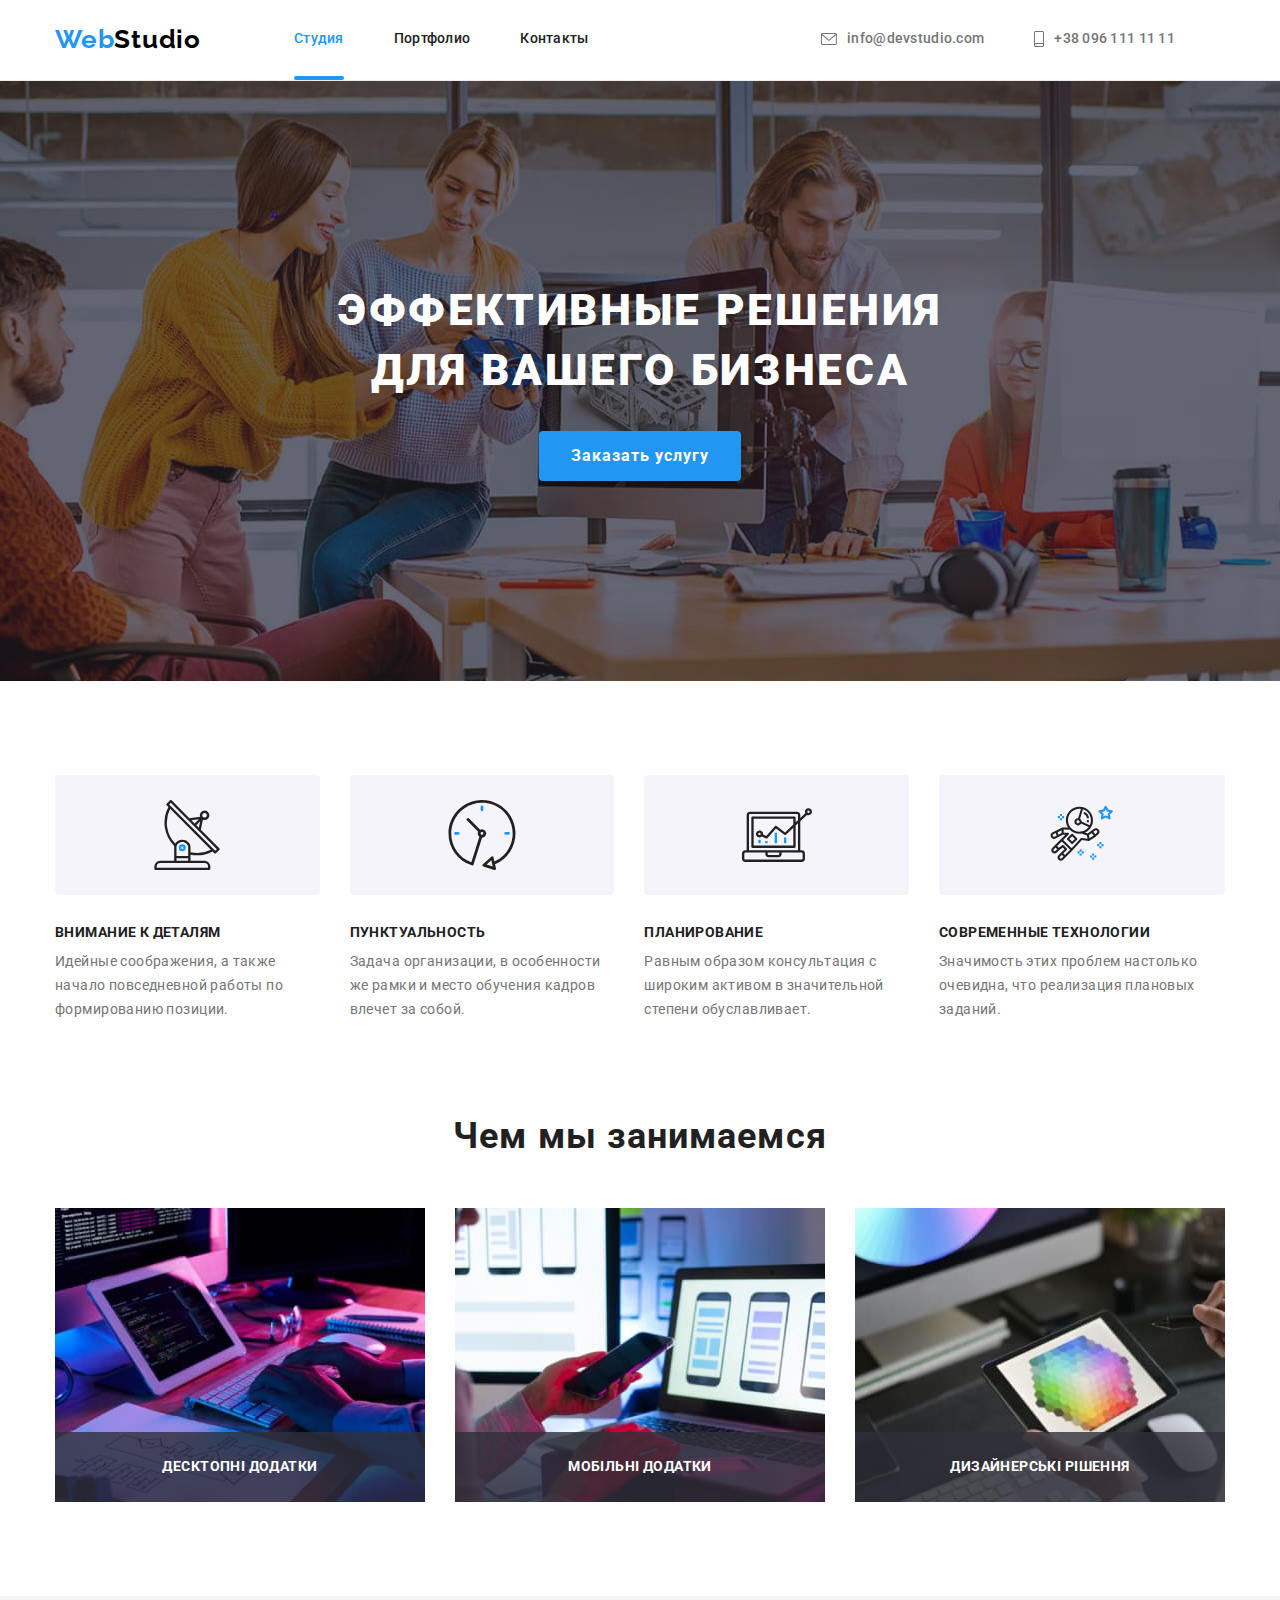
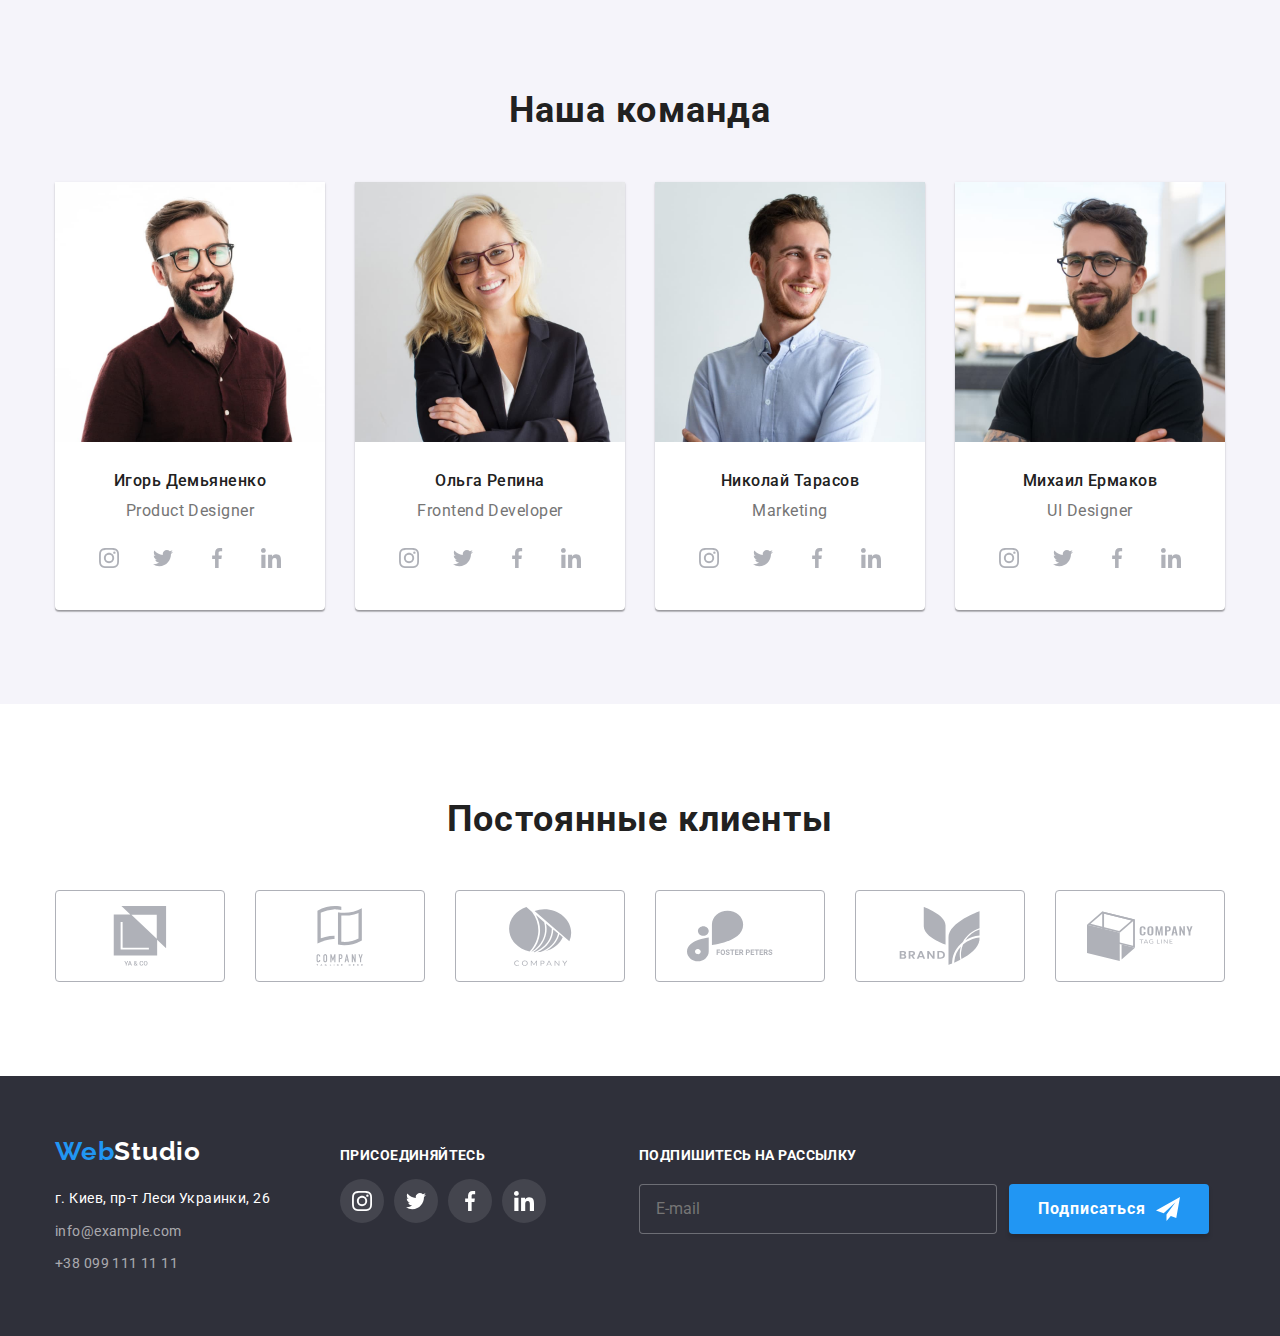
==== commit 295fda11: "update correction 2" ====
--- a/index.html
+++ b/index.html
@@ -438,7 +438,7 @@
             <li class="social-list__item">
               <a href="" class="social-list-link social-list__link-footer">
                 <svg
-                  class="social-list-icon social-list-icon-footer"
+                  class="social-list-icon social-list__icon-footer"
                   width="20px"
                   height="20px"
                 >
@@ -449,7 +449,7 @@
             <li class="social-list__item">
               <a href="" class="social-list-link social-list__link-footer">
                 <svg
-                  class="social-list-icon social-list-icon-footer"
+                  class="social-list-icon social-list__icon-footer"
                   width="20px"
                   height="20px"
                 >
@@ -460,7 +460,7 @@
             <li class="social-list__item">
               <a href="" class="social-list-link social-list__link-footer">
                 <svg
-                  class="social-list-icon social-list-icon-footer"
+                  class="social-list-icon social-list__icon-footer"
                   width="20px"
                   height="20px"
                 >
@@ -471,7 +471,7 @@
             <li class="social-list__item">
               <a href="" class="social-list-link social-list__link-footer">
                 <svg
-                  class="social-list-icon social-list-icon-footer"
+                  class="social-list-icon social-list__icon-footer"
                   width="20px"
                   height="20px"
                 >
@@ -482,18 +482,18 @@
           </ul>
         </div>
         <div class="footer-form">
-          <p class="footer-form-desc">Подпишитесь на рассылку</p>
-          <form class="">
+          <p class="footer-form__desc">Подпишитесь на рассылку</p>
+          <form class="footer-form__input">
             <input
               type="email"
               name="user_email"
-              class="footer-input"
+              class="footer-form__footer-input"
               placeholder="E-mail"
               required
             />
-            <button type="submit" class="footer-btn">
+            <button type="submit" class="footer-form__footer-btn">
               Подписаться
-              <svg class="footer-btn-icon">
+              <svg class="footer-form__footer-btn-icon">
                 <use href="./images/icons.svg#icon-footer"></use>
               </svg>
             </button>
